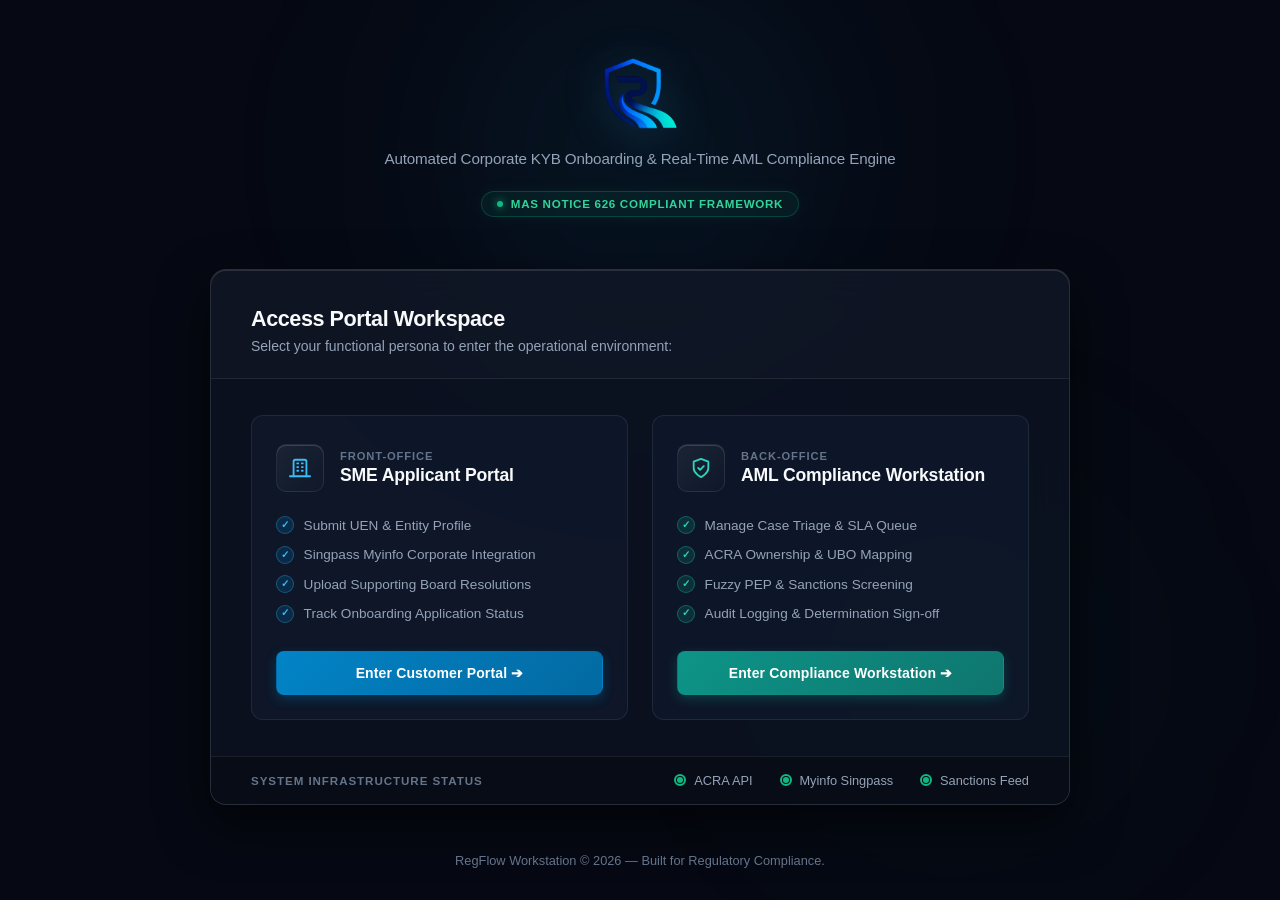
==== index.html @ cc6bbd09 "Initial commit" ====
<!DOCTYPE html>
<html lang="en">
<head>
  <meta charset="UTF-8">
  <meta name="viewport" content="width=device-width, initial-scale=1.0">
  <title>RegFlow — Institutional KYB & AML Access Portal</title>
  <style>
    /* ==========================================================================
       1. SYSTEM COLOR VARIABLES & DARK ENTERPRISE THEME
       ========================================================================== */
    :root {
      --bg-main: #060913;
      --bg-card: rgba(13, 20, 36, 0.7);
      --bg-card-inner: rgba(21, 32, 54, 0.45);
      --bg-card-hover: rgba(26, 40, 68, 0.65);
      
      --border-subtle: rgba(255, 255, 255, 0.08);
      --border-card: rgba(255, 255, 255, 0.12);
      --border-blue: rgba(56, 189, 248, 0.4);
      --border-teal: rgba(45, 212, 191, 0.4);
      
      --text-main: #f8fafc;
      --text-muted: #94a3b8;
      --text-subtle: #64748b;
      
      --accent-blue: #0284c7;
      --accent-blue-light: #38bdf8;
      --accent-blue-glow: rgba(2, 132, 199, 0.25);
      
      --accent-teal: #0d9488;
      --accent-teal-light: #2dd4bf;
      --accent-teal-glow: rgba(13, 148, 136, 0.25);
      
      --status-success: #10b981;
      --status-success-glow: rgba(16, 185, 129, 0.4);
      --font-family: -apple-system, BlinkMacSystemFont, "Inter", "Segoe UI", Roboto, Helvetica, Arial, sans-serif;
    }

    * {
      box-sizing: border-box;
      margin: 0;
      padding: 0;
    }

    body {
      background-color: var(--bg-main);
      color: var(--text-main);
      font-family: var(--font-family);
      min-height: 100vh;
      display: flex;
      flex-direction: column;
      justify-content: space-between;
      align-items: center;
      padding: 3.5rem 1.5rem 2rem 1.5rem;
      -webkit-font-smoothing: antialiased;
      position: relative;
      overflow-x: hidden;
    }

    /* Ambient Background Lighting Effects */
    body::before, body::after {
      content: "";
      position: absolute;
      border-radius: 50%;
      filter: blur(120px);
      pointer-events: none;
      z-index: 0;
    }

    body::before {
      width: 500px;
      height: 500px;
      top: -100px;
      left: 50%;
      transform: translateX(-50%);
      background: radial-gradient(circle, rgba(14, 165, 233, 0.15) 0%, rgba(0, 0, 0, 0) 70%);
    }

    body::after {
      width: 400px;
      height: 400px;
      bottom: 5%;
      right: 10%;
      background: radial-gradient(circle, rgba(13, 148, 136, 0.1) 0%, rgba(0, 0, 0, 0) 70%);
    }

    /* ==========================================================================
       2. ANIMATIONS
       ========================================================================== */
    @keyframes subtleFadeIn {
      from {
        opacity: 0;
        transform: translateY(14px);
      }
      to {
        opacity: 1;
        transform: translateY(0);
      }
    }

    @keyframes pulseRing {
      0% {
        transform: scale(0.95);
        opacity: 0.8;
      }
      50% {
        transform: scale(1.4);
        opacity: 0;
      }
      100% {
        transform: scale(0.95);
        opacity: 0;
      }
    }

    @keyframes shine {
      0% { left: -100%; }
      100% { left: 200%; }
    }

    .fade-in {
      animation: subtleFadeIn 0.45s cubic-bezier(0.16, 1, 0.3, 1) forwards;
    }

    /* ==========================================================================
       3. BRAND HEADER
       ========================================================================== */
    .brand-header {
      position: relative;
      z-index: 1;
      text-align: center;
      margin-bottom: 2.75rem;
      display: flex;
      flex-direction: column;
      align-items: center;
    }

    .brand-logo-img {
      height: 76px;
      width: auto;
      object-fit: contain;
      margin-bottom: 1rem;
      filter: drop-shadow(0 4px 20px rgba(56, 189, 248, 0.25));
      transition: transform 0.3s ease;
    }

    .brand-logo-img:hover {
      transform: scale(1.02);
    }

    .brand-subtitle {
      color: var(--text-muted);
      font-size: 0.95rem;
      max-width: 520px;
      line-height: 1.5;
      font-weight: 400;
      letter-spacing: -0.01em;
    }

    .compliance-badge {
      display: inline-flex;
      align-items: center;
      gap: 0.5rem;
      margin-top: 1.25rem;
      padding: 0.35rem 0.95rem;
      background: rgba(16, 185, 129, 0.08);
      border: 1px solid rgba(16, 185, 129, 0.25);
      border-radius: 20px;
      color: #34d399;
      font-size: 0.725rem;
      font-weight: 600;
      letter-spacing: 0.06em;
      text-transform: uppercase;
      box-shadow: 0 0 15px rgba(16, 185, 129, 0.08);
    }

    .compliance-badge .badge-dot {
      width: 6px;
      height: 6px;
      background-color: var(--status-success);
      border-radius: 50%;
      box-shadow: 0 0 8px var(--status-success);
    }

    /* ==========================================================================
       4. GATEWAY CONTAINER & ROLE CARDS
       ========================================================================== */
    .gateway-container {
      position: relative;
      z-index: 1;
      width: 100%;
      max-width: 860px;
      background: var(--bg-card);
      backdrop-filter: blur(20px);
      -webkit-backdrop-filter: blur(20px);
      border: 1px solid var(--border-card);
      border-radius: 16px;
      box-shadow: 
        0 20px 50px rgba(0, 0, 0, 0.6),
        inset 0 1px 0 rgba(255, 255, 255, 0.12);
      overflow: hidden;
    }

    .gateway-header {
      padding: 2.25rem 2.5rem 1.5rem 2.5rem;
      border-bottom: 1px solid var(--border-subtle);
      background: rgba(255, 255, 255, 0.015);
    }

    .gateway-title {
      font-size: 1.35rem;
      font-weight: 600;
      color: var(--text-main);
      margin-bottom: 0.35rem;
      letter-spacing: -0.02em;
    }

    .gateway-description {
      color: var(--text-muted);
      font-size: 0.875rem;
    }

    .roles-grid {
      display: grid;
      grid-template-columns: 1fr 1fr;
      gap: 1.5rem;
      padding: 2.25rem 2.5rem;
    }

    @media (max-width: 768px) {
      .roles-grid {
        grid-template-columns: 1fr;
        padding: 1.5rem;
      }
      .gateway-header {
        padding: 1.5rem;
      }
    }

    .role-card {
      background: var(--bg-card-inner);
      border: 1px solid var(--border-subtle);
      border-radius: 12px;
      padding: 1.75rem 1.5rem 1.5rem 1.5rem;
      cursor: pointer;
      display: flex;
      flex-direction: column;
      justify-content: space-between;
      transition: all 0.25s cubic-bezier(0.16, 1, 0.3, 1);
      outline: none;
      position: relative;
      overflow: hidden;
    }

    .role-card::before {
      content: "";
      position: absolute;
      top: 0;
      left: 0;
      right: 0;
      height: 2px;
      background: transparent;
      transition: background-color 0.25s ease;
    }

    .role-card.sme:hover::before { background: var(--accent-blue-light); }
    .role-card.analyst:hover::before { background: var(--accent-teal-light); }

    .role-card:hover {
      background-color: var(--bg-card-hover);
      transform: translateY(-3px);
    }

    .role-card.sme:hover {
      border-color: var(--border-blue);
      box-shadow: 0 12px 30px rgba(0, 0, 0, 0.4), 0 0 25px var(--accent-blue-glow);
    }

    .role-card.analyst:hover {
      border-color: var(--border-teal);
      box-shadow: 0 12px 30px rgba(0, 0, 0, 0.4), 0 0 25px var(--accent-teal-glow);
    }

    .role-card:focus-visible {
      border-color: var(--border-focus);
      box-shadow: 0 0 0 3px rgba(56, 189, 248, 0.3);
    }

    .role-header {
      display: flex;
      align-items: center;
      gap: 1rem;
      margin-bottom: 1.5rem;
    }

    .role-icon-box {
      width: 48px;
      height: 48px;
      border-radius: 10px;
      display: flex;
      align-items: center;
      justify-content: center;
      background: linear-gradient(135deg, rgba(255, 255, 255, 0.06) 0%, rgba(255, 255, 255, 0.01) 100%);
      border: 1px solid var(--border-subtle);
      flex-shrink: 0;
      box-shadow: inset 0 1px 0 rgba(255, 255, 255, 0.15);
      transition: border-color 0.25s ease;
    }

    .role-card.sme:hover .role-icon-box { border-color: rgba(56, 189, 248, 0.4); }
    .role-card.analyst:hover .role-icon-box { border-color: rgba(45, 212, 191, 0.4); }

    .role-icon-svg {
      width: 22px;
      height: 22px;
      fill: none;
      stroke-width: 2;
      stroke-linecap: round;
      stroke-linejoin: round;
    }

    .role-card.sme .role-icon-svg { stroke: var(--accent-blue-light); }
    .role-card.analyst .role-icon-svg { stroke: var(--accent-teal-light); }

    .role-title-group h3 {
      font-size: 1.1rem;
      font-weight: 600;
      color: var(--text-main);
      letter-spacing: -0.01em;
    }

    .role-title-group span {
      font-size: 0.7rem;
      color: var(--text-subtle);
      text-transform: uppercase;
      letter-spacing: 0.08em;
      font-weight: 700;
      display: block;
      margin-bottom: 0.15rem;
    }

    .role-features {
      list-style: none;
      margin-bottom: 1.75rem;
    }

    .role-features li {
      font-size: 0.85rem;
      color: var(--text-muted);
      margin-bottom: 0.65rem;
      display: flex;
      align-items: center;
      gap: 0.6rem;
      line-height: 1.4;
    }

    .feature-check {
      width: 18px;
      height: 18px;
      border-radius: 50%;
      display: inline-flex;
      align-items: center;
      justify-content: center;
      flex-shrink: 0;
      font-size: 0.65rem;
      font-weight: bold;
    }

    .role-card.sme .feature-check {
      background: rgba(2, 132, 199, 0.2);
      color: var(--accent-blue-light);
      border: 1px solid rgba(56, 189, 248, 0.3);
    }

    .role-card.analyst .feature-check {
      background: rgba(13, 148, 136, 0.2);
      color: var(--accent-teal-light);
      border: 1px solid rgba(45, 212, 191, 0.3);
    }

    .btn-action {
      position: relative;
      width: 100%;
      padding: 0.8rem 1rem;
      border: 1px solid transparent;
      border-radius: 8px;
      font-weight: 600;
      font-size: 0.875rem;
      cursor: pointer;
      transition: all 0.2s ease;
      display: flex;
      align-items: center;
      justify-content: center;
      gap: 0.5rem;
      letter-spacing: 0.01em;
      overflow: hidden;
    }

    .btn-action::after {
      content: "";
      position: absolute;
      top: 0;
      left: -100%;
      width: 50%;
      height: 100%;
      background: linear-gradient(90deg, transparent, rgba(255, 255, 255, 0.2), transparent);
      transform: skewX(-20deg);
    }

    .role-card:hover .btn-action::after {
      animation: shine 1.2s ease;
    }

    .role-card.sme .btn-action {
      background: linear-gradient(135deg, var(--accent-blue) 0%, #0369a1 100%);
      color: #ffffff;
      box-shadow: 0 4px 12px rgba(2, 132, 199, 0.3);
    }

    .role-card.sme .btn-action:hover {
      background: linear-gradient(135deg, #0284c7 0%, #075985 100%);
      box-shadow: 0 6px 18px rgba(2, 132, 199, 0.45);
    }

    .role-card.analyst .btn-action {
      background: linear-gradient(135deg, var(--accent-teal) 0%, #0f766e 100%);
      color: #ffffff;
      box-shadow: 0 4px 12px rgba(13, 148, 136, 0.3);
    }

    .role-card.analyst .btn-action:hover {
      background: linear-gradient(135deg, #0d9488 0%, #115e59 100%);
      box-shadow: 0 6px 18px rgba(13, 148, 136, 0.45);
    }

    /* ==========================================================================
       5. SYSTEM STATUS FOOTER BAR
       ========================================================================== */
    .system-status-panel {
      background: rgba(8, 12, 22, 0.85);
      border-top: 1px solid var(--border-subtle);
      padding: 1rem 2.5rem;
      display: flex;
      justify-content: space-between;
      align-items: center;
      flex-wrap: wrap;
      gap: 1rem;
    }

    .status-title {
      font-size: 0.725rem;
      text-transform: uppercase;
      letter-spacing: 0.08em;
      color: var(--text-subtle);
      font-weight: 700;
    }

    .status-items {
      display: flex;
      gap: 1.75rem;
      align-items: center;
    }

    .status-item {
      display: flex;
      align-items: center;
      gap: 0.55rem;
      font-size: 0.8rem;
      color: var(--text-muted);
      font-weight: 500;
    }

    .status-dot-container {
      position: relative;
      display: flex;
      align-items: center;
      justify-content: center;
      width: 10px;
      height: 10px;
    }

    .status-dot {
      width: 6px;
      height: 6px;
      border-radius: 50%;
      background-color: var(--status-success);
    }

    .status-ring {
      position: absolute;
      width: 12px;
      height: 12px;
      border-radius: 50%;
      border: 2px solid var(--status-success);
      animation: pulseRing 2s cubic-bezier(0.215, 0.61, 0.355, 1) infinite;
    }

    /* ==========================================================================
       6. PAGE FOOTER
       ========================================================================== */
    footer {
      position: relative;
      z-index: 1;
      margin-top: 2.5rem;
      text-align: center;
      font-size: 0.8rem;
      color: var(--text-subtle);
      font-weight: 400;
    }
  </style>
</head>
<body class="fade-in">

  <!-- BRAND HEADER -->
  <header class="brand-header">
    <img src="logo-only.png" alt="RegFlow - Automated KYB & AML Compliance Platform" class="brand-logo-img">
    <p class="brand-subtitle">Automated Corporate KYB Onboarding & Real-Time AML Compliance Engine</p>
    <div class="compliance-badge">
      <span class="badge-dot"></span> MAS Notice 626 Compliant Framework
    </div>
  </header>

  <!-- GATEWAY CONTAINER -->
  <main class="gateway-container">
    <div class="gateway-header">
      <h2 class="gateway-title">Access Portal Workspace</h2>
      <p class="gateway-description">Select your functional persona to enter the operational environment:</p>
    </div>

    <div class="roles-grid">
      
      <!-- ROLE 1: SME APPLICANT -->
      <div class="role-card sme" tabindex="0" onclick="selectRole('SME_USER', 'sme-onboarding.html')">
        <div>
          <div class="role-header">
            <div class="role-icon-box">
              <svg class="role-icon-svg" viewBox="0 0 24 24">
                <path d="M19 21V5a2 2 0 0 0-2-2H7a2 2 0 0 0-2 2v16"></path>
                <path d="M1 21h22"></path>
                <path d="M9 7h1"></path>
                <path d="M9 11h1"></path>
                <path d="M9 15h1"></path>
                <path d="M14 7h1"></path>
                <path d="M14 11h1"></path>
                <path d="M14 15h1"></path>
              </svg>
            </div>
            <div class="role-title-group">
              <span>Front-Office</span>
              <h3>SME Applicant Portal</h3>
            </div>
          </div>
          <ul class="role-features">
            <li><span class="feature-check">✓</span> Submit UEN & Entity Profile</li>
            <li><span class="feature-check">✓</span> Singpass Myinfo Corporate Integration</li>
            <li><span class="feature-check">✓</span> Upload Supporting Board Resolutions</li>
            <li><span class="feature-check">✓</span> Track Onboarding Application Status</li>
          </ul>
        </div>
        <button class="btn-action">
          Enter Customer Portal ➔
        </button>
      </div>

      <!-- ROLE 2: COMPLIANCE OFFICER -->
      <div class="role-card analyst" tabindex="0" onclick="selectRole('ANALYST_USER', 'analyst-queue.html')">
        <div>
          <div class="role-header">
            <div class="role-icon-box">
              <svg class="role-icon-svg" viewBox="0 0 24 24">
                <path d="M12 22s8-4 8-10V5l-8-3-8 3v7c0 6 8 10 8 10z"></path>
                <path d="m9 12 2 2 4-4"></path>
              </svg>
            </div>
            <div class="role-title-group">
              <span>Back-Office</span>
              <h3>AML Compliance Workstation</h3>
            </div>
          </div>
          <ul class="role-features">
            <li><span class="feature-check">✓</span> Manage Case Triage & SLA Queue</li>
            <li><span class="feature-check">✓</span> ACRA Ownership & UBO Mapping</li>
            <li><span class="feature-check">✓</span> Fuzzy PEP & Sanctions Screening</li>
            <li><span class="feature-check">✓</span> Audit Logging & Determination Sign-off</li>
          </ul>
        </div>
        <button class="btn-action">
          Enter Compliance Workstation ➔
        </button>
      </div>

    </div>

    <!-- LIVE REGTECH API STATUS PANEL -->
    <div class="system-status-panel">
      <span class="status-title">System Infrastructure Status</span>
      <div class="status-items">
        <div class="status-item">
          <div class="status-dot-container">
            <span class="status-ring"></span>
            <span class="status-dot"></span>
          </div>
          ACRA API
        </div>
        <div class="status-item">
          <div class="status-dot-container">
            <span class="status-ring"></span>
            <span class="status-dot"></span>
          </div>
          Myinfo Singpass
        </div>
        <div class="status-item">
          <div class="status-dot-container">
            <span class="status-ring"></span>
            <span class="status-dot"></span>
          </div>
          Sanctions Feed
        </div>
      </div>
    </div>
  </main>

  <!-- FOOTER -->
  <footer>
    RegFlow Workstation &copy; 2026 — Built for Regulatory Compliance.
  </footer>

  <!-- SESSION MANAGEMENT SCRIPT -->
  <script>
    function selectRole(role, targetPage) {
      sessionStorage.setItem('regflow_user_role', role);
      sessionStorage.setItem('regflow_login_time', new Date().toISOString());

      if (role === 'SME_USER') {
        sessionStorage.setItem('regflow_user_name', 'TechCorp Pte. Ltd. (Applicant)');
      } else {
        sessionStorage.setItem('regflow_user_name', 'J. Tan (Senior AML Officer)');
      }

      window.location.href = targetPage;
    }

    // Keyboard Access Support
    document.addEventListener('keydown', (e) => {
      if (e.key === 'Enter' && document.activeElement.classList.contains('role-card')) {
        document.activeElement.click();
      }
    });
  </script>
</body>
</html>
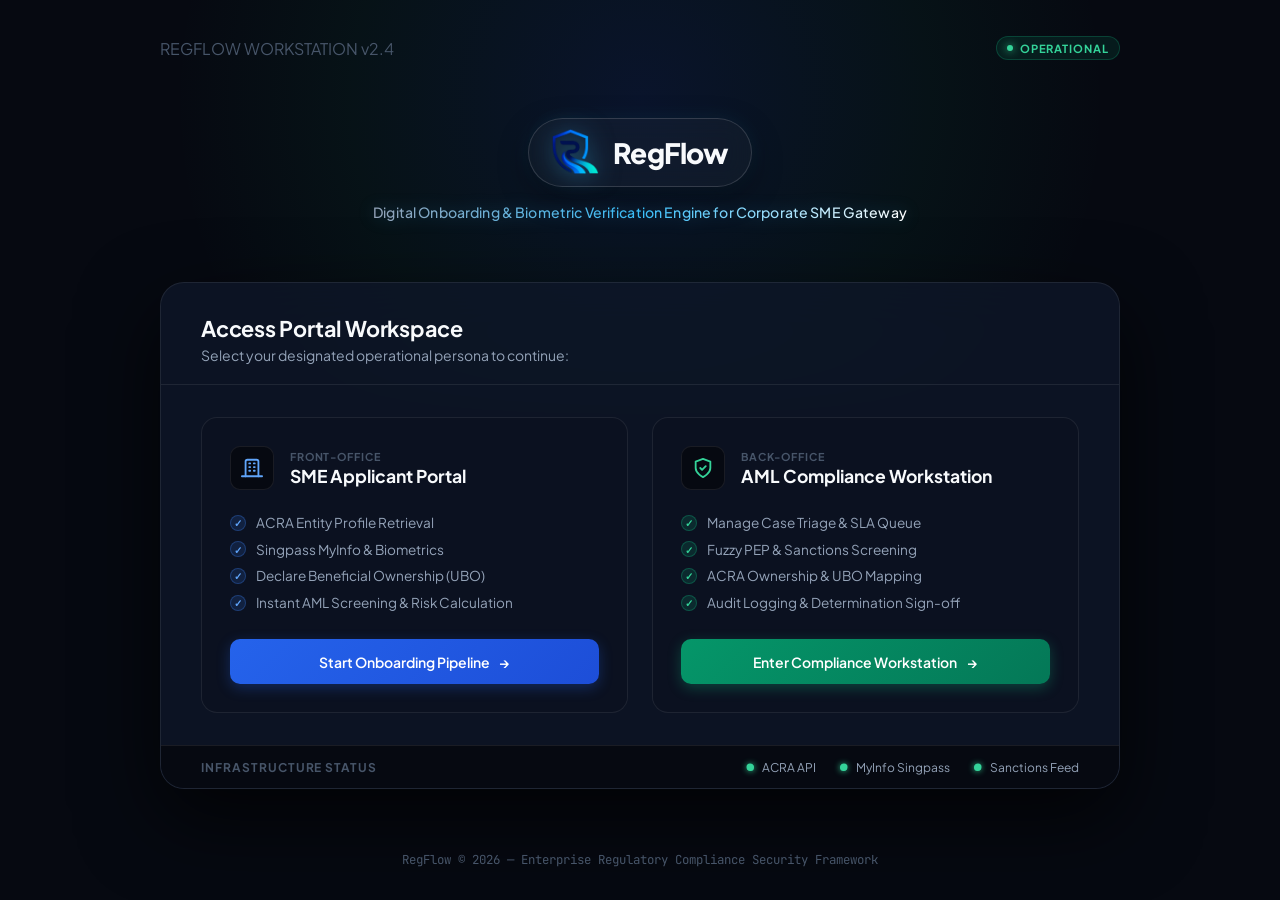
==== commit bb049e8d: "Update project" ====
--- a/index.html
+++ b/index.html
@@ -1,651 +1,753 @@
 <!DOCTYPE html>
 <html lang="en">
 <head>
-  <meta charset="UTF-8">
-  <meta name="viewport" content="width=device-width, initial-scale=1.0">
-  <title>RegFlow — Institutional KYB & AML Access Portal</title>
+  <meta charset="UTF-8" />
+  <meta name="viewport" content="width=device-width, initial-scale=1.0" />
+  <title>RegFlow</title>
+
+  <!-- FAVICON & TAB LOGO -->
+  <link rel="icon" type="image/png" href="logo-only.png" id="dynamic-favicon">
+
+  <link rel="preconnect" href="https://fonts.googleapis.com">
+  <link rel="preconnect" href="https://fonts.gstatic.com" crossorigin>
+  <link href="https://fonts.googleapis.com/css2?family=Plus+Jakarta+Sans:wght@300;400;500;600;700;800&family=JetBrains+Mono:wght@400;500;600&display=swap" rel="stylesheet">
+
   <style>
-    /* ==========================================================================
-       1. SYSTEM COLOR VARIABLES & DARK ENTERPRISE THEME
-       ========================================================================== */
     :root {
-      --bg-main: #060913;
-      --bg-card: rgba(13, 20, 36, 0.7);
-      --bg-card-inner: rgba(21, 32, 54, 0.45);
-      --bg-card-hover: rgba(26, 40, 68, 0.65);
+      --bg-slate-950: #060911;
+      --bg-slate-900: #0b1120;
+      --bg-slate-850: #111827;
+      --bg-card-glass: rgba(15, 23, 42, 0.75);
       
       --border-subtle: rgba(255, 255, 255, 0.08);
-      --border-card: rgba(255, 255, 255, 0.12);
-      --border-blue: rgba(56, 189, 248, 0.4);
-      --border-teal: rgba(45, 212, 191, 0.4);
-      
+      --border-bright: rgba(255, 255, 255, 0.15);
+
+      --blue-primary: #2563eb;
+      --blue-light: #60a5fa;
+      --blue-glow: rgba(59, 130, 246, 0.4);
+
+      --emerald-primary: #059669;
+      --emerald-light: #34d399;
+      --emerald-glow: rgba(16, 185, 129, 0.4);
+
       --text-main: #f8fafc;
       --text-muted: #94a3b8;
-      --text-subtle: #64748b;
-      
-      --accent-blue: #0284c7;
-      --accent-blue-light: #38bdf8;
-      --accent-blue-glow: rgba(2, 132, 199, 0.25);
-      
-      --accent-teal: #0d9488;
-      --accent-teal-light: #2dd4bf;
-      --accent-teal-glow: rgba(13, 148, 136, 0.25);
-      
-      --status-success: #10b981;
-      --status-success-glow: rgba(16, 185, 129, 0.4);
-      --font-family: -apple-system, BlinkMacSystemFont, "Inter", "Segoe UI", Roboto, Helvetica, Arial, sans-serif;
+      --text-subtle: #475569;
+
+      --radius-xl: 24px;
+      --radius-lg: 16px;
+      --radius-md: 10px;
+
+      --easing: cubic-bezier(0.16, 1, 0.3, 1);
     }
 
     * {
       box-sizing: border-box;
       margin: 0;
       padding: 0;
+      font-family: 'Plus Jakarta Sans', -apple-system, BlinkMacSystemFont, sans-serif;
+      -webkit-font-smoothing: antialiased;
     }
 
     body {
-      background-color: var(--bg-main);
+      background-color: var(--bg-slate-950);
       color: var(--text-main);
-      font-family: var(--font-family);
       min-height: 100vh;
       display: flex;
       flex-direction: column;
       justify-content: space-between;
       align-items: center;
-      padding: 3.5rem 1.5rem 2rem 1.5rem;
-      -webkit-font-smoothing: antialiased;
+      padding: 1.5rem 1.5rem 2rem 1.5rem;
       position: relative;
       overflow-x: hidden;
     }
 
-    /* Ambient Background Lighting Effects */
-    body::before, body::after {
+    /* Ambient Lighting Layer */
+    body::before {
       content: "";
       position: absolute;
-      border-radius: 50%;
-      filter: blur(120px);
+      top: -200px;
+      left: 50%;
+      transform: translateX(-50%);
+      width: 1000px;
+      height: 600px;
+      background: radial-gradient(circle, rgba(37, 99, 235, 0.12) 0%, rgba(16, 185, 129, 0.05) 50%, transparent 80%);
       pointer-events: none;
       z-index: 0;
     }
 
-    body::before {
-      width: 500px;
-      height: 500px;
-      top: -100px;
-      left: 50%;
-      transform: translateX(-50%);
-      background: radial-gradient(circle, rgba(14, 165, 233, 0.15) 0%, rgba(0, 0, 0, 0) 70%);
-    }
-
-    body::after {
-      width: 400px;
-      height: 400px;
-      bottom: 5%;
-      right: 10%;
-      background: radial-gradient(circle, rgba(13, 148, 136, 0.1) 0%, rgba(0, 0, 0, 0) 70%);
-    }
-
-    /* ==========================================================================
-       2. ANIMATIONS
-       ========================================================================== */
-    @keyframes subtleFadeIn {
-      from {
-        opacity: 0;
-        transform: translateY(14px);
-      }
-      to {
-        opacity: 1;
-        transform: translateY(0);
-      }
-    }
-
-    @keyframes pulseRing {
-      0% {
-        transform: scale(0.95);
-        opacity: 0.8;
-      }
-      50% {
-        transform: scale(1.4);
-        opacity: 0;
-      }
-      100% {
-        transform: scale(0.95);
-        opacity: 0;
-      }
-    }
-
-    @keyframes shine {
-      0% { left: -100%; }
-      100% { left: 200%; }
-    }
-
-    .fade-in {
-      animation: subtleFadeIn 0.45s cubic-bezier(0.16, 1, 0.3, 1) forwards;
-    }
-
-    /* ==========================================================================
-       3. BRAND HEADER
-       ========================================================================== */
+    .mono { font-family: 'JetBrains Mono', monospace; }
+
+    /* Top Navigation Header */
+    .top-nav {
+      width: 100%;
+      max-width: 960px;
+      display: flex;
+      justify-content: space-between;
+      align-items: center;
+      padding: 0.75rem 0;
+      z-index: 2;
+    }
+
+    .env-tag {
+      font-size: 0.7rem;
+      font-weight: 700;
+      letter-spacing: 0.08em;
+      color: var(--emerald-light);
+      background: rgba(16, 185, 129, 0.1);
+      border: 1px solid rgba(16, 185, 129, 0.25);
+      padding: 0.25rem 0.65rem;
+      border-radius: 20px;
+      display: flex;
+      align-items: center;
+      gap: 0.4rem;
+    }
+
+    .env-dot {
+      width: 6px;
+      height: 6px;
+      background: var(--emerald-light);
+      border-radius: 50%;
+      box-shadow: 0 0 8px var(--emerald-light);
+    }
+
+    /* Main Header Area */
     .brand-header {
-      position: relative;
-      z-index: 1;
+      z-index: 2;
       text-align: center;
-      margin-bottom: 2.75rem;
+      margin: 1rem 0 2rem 0;
       display: flex;
       flex-direction: column;
       align-items: center;
-    }
-
-    .brand-logo-img {
-      height: 76px;
+      width: 100%;
+    }
+
+    .logo-frame {
+      display: inline-flex;
+      align-items: center;
+      gap: 0.85rem;
+      padding: 0.6rem 1.4rem;
+      background: rgba(255, 255, 255, 0.03);
+      backdrop-filter: blur(12px);
+      border: 1px solid var(--border-bright);
+      border-radius: 100px;
+      box-shadow: 0 10px 30px rgba(0,0,0,0.4), 0 0 20px rgba(56, 189, 248, 0.1);
+      margin-bottom: 1rem;
+      transition: all 0.3s var(--easing);
+    }
+
+    .logo-frame:hover {
+      border-color: rgba(96, 165, 250, 0.4);
+      box-shadow: 0 12px 35px rgba(0,0,0,0.5), 0 0 25px rgba(56, 189, 248, 0.2);
+    }
+
+    .logo-img {
+      height: 48px;
       width: auto;
-      object-fit: contain;
-      margin-bottom: 1rem;
-      filter: drop-shadow(0 4px 20px rgba(56, 189, 248, 0.25));
-      transition: transform 0.3s ease;
-    }
-
-    .brand-logo-img:hover {
-      transform: scale(1.02);
-    }
-
+      filter: drop-shadow(0 0 12px rgba(56, 189, 248, 0.5));
+    }
+
+    .brand-title {
+      font-size: 1.75rem;
+      font-weight: 800;
+      letter-spacing: -0.02em;
+    }
+
+    /* Subtitle Gradient Animation */
     .brand-subtitle {
-      color: var(--text-muted);
-      font-size: 0.95rem;
-      max-width: 520px;
-      line-height: 1.5;
-      font-weight: 400;
-      letter-spacing: -0.01em;
-    }
-
-    .compliance-badge {
+      white-space: nowrap;
+      max-width: 100%;
+      font-size: clamp(0.725rem, 1.1vw, 0.925rem);
+      font-weight: 500;
+      letter-spacing: 0.01em;
+      background: linear-gradient(
+        90deg, 
+        #94a3b8 0%, 
+        #38bdf8 25%, 
+        #ffffff 50%, 
+        #34d399 75%, 
+        #94a3b8 100%
+      );
+      background-size: 200% auto;
+      color: transparent;
+      -webkit-background-clip: text;
+      background-clip: text;
+      animation: liveGradient 6s linear infinite;
+      filter: drop-shadow(0 0 8px rgba(56, 189, 248, 0.25));
+    }
+
+    @keyframes liveGradient {
+      0% { background-position: 0% center; }
+      100% { background-position: 200% center; }
+    }
+
+    .compliance-pill {
       display: inline-flex;
       align-items: center;
       gap: 0.5rem;
-      margin-top: 1.25rem;
-      padding: 0.35rem 0.95rem;
+      margin-top: 1rem;
+      padding: 0.3rem 0.85rem;
       background: rgba(16, 185, 129, 0.08);
-      border: 1px solid rgba(16, 185, 129, 0.25);
+      border: 1px solid rgba(16, 185, 129, 0.2);
       border-radius: 20px;
-      color: #34d399;
+      color: var(--emerald-light);
       font-size: 0.725rem;
       font-weight: 600;
-      letter-spacing: 0.06em;
-      text-transform: uppercase;
-      box-shadow: 0 0 15px rgba(16, 185, 129, 0.08);
-    }
-
-    .compliance-badge .badge-dot {
-      width: 6px;
-      height: 6px;
-      background-color: var(--status-success);
-      border-radius: 50%;
-      box-shadow: 0 0 8px var(--status-success);
-    }
-
-    /* ==========================================================================
-       4. GATEWAY CONTAINER & ROLE CARDS
-       ========================================================================== */
-    .gateway-container {
-      position: relative;
-      z-index: 1;
+      letter-spacing: 0.05em;
+    }
+
+    /* Main Access Portal Window */
+    .portal-card {
+      z-index: 2;
       width: 100%;
-      max-width: 860px;
-      background: var(--bg-card);
-      backdrop-filter: blur(20px);
-      -webkit-backdrop-filter: blur(20px);
-      border: 1px solid var(--border-card);
-      border-radius: 16px;
-      box-shadow: 
-        0 20px 50px rgba(0, 0, 0, 0.6),
-        inset 0 1px 0 rgba(255, 255, 255, 0.12);
+      max-width: 960px;
+      background: var(--bg-card-glass);
+      backdrop-filter: blur(24px);
+      border: 1px solid var(--border-subtle);
+      border-radius: var(--radius-xl);
+      box-shadow: 0 30px 80px rgba(0, 0, 0, 0.7);
       overflow: hidden;
     }
 
-    .gateway-header {
-      padding: 2.25rem 2.5rem 1.5rem 2.5rem;
+    .portal-header {
+      padding: 2rem 2.5rem 1.25rem 2.5rem;
       border-bottom: 1px solid var(--border-subtle);
-      background: rgba(255, 255, 255, 0.015);
-    }
-
-    .gateway-title {
+    }
+
+    .portal-title {
       font-size: 1.35rem;
-      font-weight: 600;
-      color: var(--text-main);
-      margin-bottom: 0.35rem;
-      letter-spacing: -0.02em;
-    }
-
-    .gateway-description {
+      font-weight: 700;
+      letter-spacing: -0.01em;
+    }
+
+    .portal-desc {
       color: var(--text-muted);
       font-size: 0.875rem;
-    }
-
-    .roles-grid {
+      margin-top: 0.25rem;
+    }
+
+    .options-grid {
       display: grid;
       grid-template-columns: 1fr 1fr;
       gap: 1.5rem;
-      padding: 2.25rem 2.5rem;
-    }
-
-    @media (max-width: 768px) {
-      .roles-grid {
-        grid-template-columns: 1fr;
-        padding: 1.5rem;
-      }
-      .gateway-header {
-        padding: 1.5rem;
-      }
-    }
-
-    .role-card {
-      background: var(--bg-card-inner);
+      padding: 2rem 2.5rem;
+    }
+
+    .role-tile {
+      background: var(--bg-slate-900);
       border: 1px solid var(--border-subtle);
-      border-radius: 12px;
-      padding: 1.75rem 1.5rem 1.5rem 1.5rem;
-      cursor: pointer;
+      border-radius: var(--radius-lg);
+      padding: 1.75rem;
       display: flex;
       flex-direction: column;
       justify-content: space-between;
-      transition: all 0.25s cubic-bezier(0.16, 1, 0.3, 1);
-      outline: none;
+      cursor: pointer;
+      transition: all 0.3s var(--easing);
       position: relative;
-      overflow: hidden;
-    }
-
-    .role-card::before {
-      content: "";
-      position: absolute;
-      top: 0;
-      left: 0;
-      right: 0;
-      height: 2px;
-      background: transparent;
-      transition: background-color 0.25s ease;
-    }
-
-    .role-card.sme:hover::before { background: var(--accent-blue-light); }
-    .role-card.analyst:hover::before { background: var(--accent-teal-light); }
-
-    .role-card:hover {
-      background-color: var(--bg-card-hover);
-      transform: translateY(-3px);
-    }
-
-    .role-card.sme:hover {
-      border-color: var(--border-blue);
-      box-shadow: 0 12px 30px rgba(0, 0, 0, 0.4), 0 0 25px var(--accent-blue-glow);
-    }
-
-    .role-card.analyst:hover {
-      border-color: var(--border-teal);
-      box-shadow: 0 12px 30px rgba(0, 0, 0, 0.4), 0 0 25px var(--accent-teal-glow);
-    }
-
-    .role-card:focus-visible {
-      border-color: var(--border-focus);
-      box-shadow: 0 0 0 3px rgba(56, 189, 248, 0.3);
-    }
-
-    .role-header {
+    }
+
+    .role-tile:hover {
+      transform: translateY(-4px);
+      background: var(--bg-slate-850);
+    }
+
+    .role-tile.sme:hover {
+      border-color: rgba(59, 130, 246, 0.4);
+      box-shadow: 0 12px 30px rgba(0, 0, 0, 0.5), 0 0 20px var(--blue-glow);
+    }
+
+    .role-tile.analyst:hover {
+      border-color: rgba(16, 185, 129, 0.4);
+      box-shadow: 0 12px 30px rgba(0, 0, 0, 0.5), 0 0 20px var(--emerald-glow);
+    }
+
+    .tile-header {
       display: flex;
       align-items: center;
       gap: 1rem;
       margin-bottom: 1.5rem;
     }
 
-    .role-icon-box {
-      width: 48px;
-      height: 48px;
-      border-radius: 10px;
+    .icon-box {
+      width: 44px;
+      height: 44px;
+      border-radius: var(--radius-md);
       display: flex;
       align-items: center;
       justify-content: center;
-      background: linear-gradient(135deg, rgba(255, 255, 255, 0.06) 0%, rgba(255, 255, 255, 0.01) 100%);
+      background: var(--bg-slate-950);
       border: 1px solid var(--border-subtle);
       flex-shrink: 0;
-      box-shadow: inset 0 1px 0 rgba(255, 255, 255, 0.15);
-      transition: border-color 0.25s ease;
-    }
-
-    .role-card.sme:hover .role-icon-box { border-color: rgba(56, 189, 248, 0.4); }
-    .role-card.analyst:hover .role-icon-box { border-color: rgba(45, 212, 191, 0.4); }
-
-    .role-icon-svg {
-      width: 22px;
-      height: 22px;
-      fill: none;
-      stroke-width: 2;
-      stroke-linecap: round;
-      stroke-linejoin: round;
-    }
-
-    .role-card.sme .role-icon-svg { stroke: var(--accent-blue-light); }
-    .role-card.analyst .role-icon-svg { stroke: var(--accent-teal-light); }
-
-    .role-title-group h3 {
-      font-size: 1.1rem;
-      font-weight: 600;
-      color: var(--text-main);
-      letter-spacing: -0.01em;
-    }
-
-    .role-title-group span {
-      font-size: 0.7rem;
-      color: var(--text-subtle);
+    }
+
+    .sme .icon-box { stroke: var(--blue-light); }
+    .analyst .icon-box { stroke: var(--emerald-light); }
+
+    .role-meta span {
+      font-size: 0.675rem;
       text-transform: uppercase;
       letter-spacing: 0.08em;
       font-weight: 700;
+      color: var(--text-subtle);
       display: block;
-      margin-bottom: 0.15rem;
-    }
-
-    .role-features {
+    }
+
+    .role-meta h3 {
+      font-size: 1.1rem;
+      font-weight: 700;
+      margin-top: 0.15rem;
+    }
+
+    .feature-list {
       list-style: none;
       margin-bottom: 1.75rem;
     }
 
-    .role-features li {
+    .feature-list li {
       font-size: 0.85rem;
       color: var(--text-muted);
-      margin-bottom: 0.65rem;
+      margin-bottom: 0.6rem;
       display: flex;
       align-items: center;
       gap: 0.6rem;
-      line-height: 1.4;
-    }
-
-    .feature-check {
-      width: 18px;
-      height: 18px;
+    }
+
+    .check-icon {
+      width: 16px;
+      height: 16px;
       border-radius: 50%;
       display: inline-flex;
       align-items: center;
       justify-content: center;
-      flex-shrink: 0;
       font-size: 0.65rem;
       font-weight: bold;
-    }
-
-    .role-card.sme .feature-check {
-      background: rgba(2, 132, 199, 0.2);
-      color: var(--accent-blue-light);
-      border: 1px solid rgba(56, 189, 248, 0.3);
-    }
-
-    .role-card.analyst .feature-check {
-      background: rgba(13, 148, 136, 0.2);
-      color: var(--accent-teal-light);
-      border: 1px solid rgba(45, 212, 191, 0.3);
-    }
-
-    .btn-action {
-      position: relative;
+      flex-shrink: 0;
+    }
+
+    .sme .check-icon {
+      background: rgba(59, 130, 246, 0.15);
+      color: var(--blue-light);
+      border: 1px solid rgba(59, 130, 246, 0.3);
+    }
+
+    .analyst .check-icon {
+      background: rgba(16, 185, 129, 0.15);
+      color: var(--emerald-light);
+      border: 1px solid rgba(16, 185, 129, 0.3);
+    }
+
+    /* --- BUTTONS: HOVER-ONLY ANIMATIONS --- */
+    .action-btn {
       width: 100%;
-      padding: 0.8rem 1rem;
-      border: 1px solid transparent;
-      border-radius: 8px;
+      padding: 0.85rem 1.2rem;
+      border: none;
+      border-radius: var(--radius-md);
       font-weight: 600;
       font-size: 0.875rem;
       cursor: pointer;
-      transition: all 0.2s ease;
       display: flex;
       align-items: center;
       justify-content: center;
-      gap: 0.5rem;
-      letter-spacing: 0.01em;
+      gap: 0.6rem;
+      position: relative;
       overflow: hidden;
-    }
-
-    .btn-action::after {
-      content: "";
+      transition: all 0.3s var(--easing);
+    }
+
+    .sme .action-btn {
+      background: linear-gradient(135deg, #2563eb, #1d4ed8);
+      color: #fff;
+      box-shadow: 0 4px 14px rgba(37, 99, 235, 0.3);
+    }
+
+    .analyst .action-btn {
+      background: linear-gradient(135deg, #059669, #047857);
+      color: #fff;
+      box-shadow: 0 4px 14px rgba(16, 185, 129, 0.3);
+    }
+
+    .action-btn .btn-arrow {
+      transition: transform 0.3s var(--easing);
+    }
+
+    .btn-text-mobile {
+      display: none;
+    }
+
+    /* Light shimmer effect element */
+    .action-btn::after {
+      content: '';
       position: absolute;
       top: 0;
       left: -100%;
-      width: 50%;
+      width: 60%;
       height: 100%;
-      background: linear-gradient(90deg, transparent, rgba(255, 255, 255, 0.2), transparent);
+      background: linear-gradient(
+        90deg,
+        transparent,
+        rgba(255, 255, 255, 0.3),
+        transparent
+      );
       transform: skewX(-20deg);
     }
 
-    .role-card:hover .btn-action::after {
-      animation: shine 1.2s ease;
-    }
-
-    .role-card.sme .btn-action {
-      background: linear-gradient(135deg, var(--accent-blue) 0%, #0369a1 100%);
-      color: #ffffff;
-      box-shadow: 0 4px 12px rgba(2, 132, 199, 0.3);
-    }
-
-    .role-card.sme .btn-action:hover {
-      background: linear-gradient(135deg, #0284c7 0%, #075985 100%);
-      box-shadow: 0 6px 18px rgba(2, 132, 199, 0.45);
-    }
-
-    .role-card.analyst .btn-action {
-      background: linear-gradient(135deg, var(--accent-teal) 0%, #0f766e 100%);
-      color: #ffffff;
-      box-shadow: 0 4px 12px rgba(13, 148, 136, 0.3);
-    }
-
-    .role-card.analyst .btn-action:hover {
-      background: linear-gradient(135deg, #0d9488 0%, #115e59 100%);
-      box-shadow: 0 6px 18px rgba(13, 148, 136, 0.45);
-    }
-
-    /* ==========================================================================
-       5. SYSTEM STATUS FOOTER BAR
-       ========================================================================== */
-    .system-status-panel {
-      background: rgba(8, 12, 22, 0.85);
+    /* HOVER TRIGGER ONLY */
+    .role-tile:hover .action-btn::after,
+    .action-btn:hover::after {
+      animation: btnShimmerHover 0.8s ease-out forwards;
+    }
+
+    @keyframes btnShimmerHover {
+      0% { left: -100%; }
+      100% { left: 160%; }
+    }
+
+    .role-tile:hover .action-btn,
+    .action-btn:hover {
+      filter: brightness(1.15);
+      transform: translateY(-2px);
+    }
+
+    .role-tile.sme:hover .action-btn {
+      box-shadow: 0 8px 24px rgba(37, 99, 235, 0.6);
+    }
+
+    .role-tile.analyst:hover .action-btn {
+      box-shadow: 0 8px 24px rgba(16, 185, 129, 0.6);
+    }
+
+    .role-tile:hover .action-btn .btn-arrow,
+    .action-btn:hover .btn-arrow {
+      transform: translateX(6px);
+    }
+
+    /* --- SYNCHRONIZED BOTTOM GREEN DOTS --- */
+    .system-bar {
+      background: var(--bg-slate-950);
       border-top: 1px solid var(--border-subtle);
-      padding: 1rem 2.5rem;
+      padding: 0.85rem 2.5rem;
       display: flex;
       justify-content: space-between;
       align-items: center;
-      flex-wrap: wrap;
-      gap: 1rem;
-    }
-
-    .status-title {
-      font-size: 0.725rem;
-      text-transform: uppercase;
-      letter-spacing: 0.08em;
+      font-size: 0.75rem;
+    }
+
+    .system-label {
       color: var(--text-subtle);
       font-weight: 700;
-    }
-
-    .status-items {
-      display: flex;
-      gap: 1.75rem;
-      align-items: center;
-    }
-
-    .status-item {
+      letter-spacing: 0.08em;
+      text-transform: uppercase;
+    }
+
+    .status-group {
+      display: flex;
+      gap: 1.5rem;
+    }
+
+    .status-node {
       display: flex;
       align-items: center;
       gap: 0.55rem;
-      font-size: 0.8rem;
       color: var(--text-muted);
-      font-weight: 500;
-    }
-
-    .status-dot-container {
+    }
+
+    .node-dot {
       position: relative;
-      display: flex;
-      align-items: center;
-      justify-content: center;
-      width: 10px;
-      height: 10px;
-    }
-
-    .status-dot {
-      width: 6px;
-      height: 6px;
+      width: 7px;
+      height: 7px;
+      background: var(--emerald-light);
       border-radius: 50%;
-      background-color: var(--status-success);
-    }
-
-    .status-ring {
+      box-shadow: 0 0 6px var(--emerald-light);
+    }
+
+    /* All 3 dots pulse together with identical timing */
+    .node-dot::before {
+      content: '';
       position: absolute;
-      width: 12px;
-      height: 12px;
+      top: 50%;
+      left: 50%;
+      width: 100%;
+      height: 100%;
+      background: var(--emerald-light);
       border-radius: 50%;
-      border: 2px solid var(--status-success);
-      animation: pulseRing 2s cubic-bezier(0.215, 0.61, 0.355, 1) infinite;
-    }
-
-    /* ==========================================================================
-       6. PAGE FOOTER
-       ========================================================================== */
+      transform: translate(-50%, -50%);
+      animation: radarPulseSync 2s cubic-bezier(0, 0.2, 0.8, 1) infinite;
+    }
+
+    @keyframes radarPulseSync {
+      0% {
+        width: 100%;
+        height: 100%;
+        opacity: 0.85;
+      }
+      100% {
+        width: 320%;
+        height: 320%;
+        opacity: 0;
+      }
+    }
+
     footer {
-      position: relative;
-      z-index: 1;
-      margin-top: 2.5rem;
-      text-align: center;
-      font-size: 0.8rem;
+      z-index: 2;
+      margin-top: 2rem;
+      font-size: 0.775rem;
       color: var(--text-subtle);
-      font-weight: 400;
+    }
+
+    /* --- MOBILE RESPONSIVE LAYOUT (KEEPS 2 BOXES SIDE-BY-SIDE) --- */
+    @media (max-width: 768px) {
+      body {
+        padding: 0.75rem 0.5rem 1.5rem 0.5rem;
+      }
+
+      .top-nav {
+        font-size: 0.65rem;
+        padding: 0.25rem 0.25rem;
+      }
+
+      .brand-header {
+        margin: 0.5rem 0 1.25rem 0;
+      }
+
+      .brand-title {
+        font-size: 1.3rem;
+      }
+
+      .logo-img {
+        height: 36px;
+      }
+
+      .logo-frame {
+        padding: 0.4rem 1rem;
+      }
+
+      .brand-subtitle {
+        white-space: normal;
+        font-size: 0.725rem;
+        text-align: center;
+        padding: 0 0.5rem;
+      }
+
+      .portal-header {
+        padding: 1rem 1rem 0.75rem 1rem;
+        text-align: center;
+      }
+
+      .portal-title {
+        font-size: 1.1rem;
+      }
+
+      .portal-desc {
+        font-size: 0.75rem;
+      }
+
+      /* Keep side-by-side layout with adjusted spacing */
+      .options-grid {
+        grid-template-columns: 1fr 1fr;
+        gap: 0.6rem;
+        padding: 0.75rem;
+      }
+
+      .role-tile {
+        padding: 0.85rem 0.65rem;
+        border-radius: 12px;
+      }
+
+      .tile-header {
+        flex-direction: column;
+        align-items: flex-start;
+        gap: 0.4rem;
+        margin-bottom: 0.75rem;
+      }
+
+      .icon-box {
+        width: 34px;
+        height: 34px;
+      }
+
+      .icon-box svg {
+        width: 18px;
+        height: 18px;
+      }
+
+      .role-meta h3 {
+        font-size: 0.85rem;
+        line-height: 1.15;
+      }
+
+      .role-meta span {
+        font-size: 0.55rem;
+      }
+
+      .feature-list {
+        margin-bottom: 0.85rem;
+      }
+
+      .feature-list li {
+        font-size: 0.675rem;
+        gap: 0.35rem;
+        margin-bottom: 0.4rem;
+      }
+
+      /* Hide low-priority extra feature bullets on mobile to keep height small */
+      .feature-list .secondary-feat {
+        display: none;
+      }
+
+      .check-icon {
+        width: 13px;
+        height: 13px;
+        font-size: 0.55rem;
+      }
+
+      /* Compact button styling on mobile */
+      .action-btn {
+        padding: 0.55rem 0.4rem;
+        font-size: 0.725rem;
+        gap: 0.25rem;
+      }
+
+      .btn-text-desktop {
+        display: none;
+      }
+
+      .btn-text-mobile {
+        display: inline;
+      }
+
+      /* Bottom Infrastructure Status Bar on Mobile */
+      .system-bar {
+        padding: 0.75rem 0.6rem;
+        flex-direction: column;
+        gap: 0.5rem;
+        align-items: center;
+      }
+
+      .system-label {
+        font-size: 0.6rem;
+      }
+
+      .status-group {
+        gap: 0.65rem;
+        justify-content: center;
+      }
+
+      .status-node {
+        font-size: 0.65rem;
+        gap: 0.3rem;
+      }
+
+      footer {
+        font-size: 0.65rem;
+        text-align: center;
+      }
     }
   </style>
 </head>
-<body class="fade-in">
+<body>
+
+  <!-- TOP BAR -->
+  <div class="top-nav mono">
+    <div style="color: var(--text-subtle);">REGFLOW WORKSTATION v2.4</div>
+    <div class="env-tag"><span class="env-dot"></span> OPERATIONAL</div>
+  </div>
 
   <!-- BRAND HEADER -->
   <header class="brand-header">
-    <img src="logo-only.png" alt="RegFlow - Automated KYB & AML Compliance Platform" class="brand-logo-img">
-    <p class="brand-subtitle">Automated Corporate KYB Onboarding & Real-Time AML Compliance Engine</p>
-    <div class="compliance-badge">
-      <span class="badge-dot"></span> MAS Notice 626 Compliant Framework
+    <div class="logo-frame">
+      <img src="logo-only.png" alt="RegFlow Logo" class="logo-img">
+      <div class="brand-title">RegFlow</div>
     </div>
+    
+    <p class="brand-subtitle">Digital Onboarding & Biometric Verification Engine for Corporate SME Gateway</p>
   </header>
 
-  <!-- GATEWAY CONTAINER -->
-  <main class="gateway-container">
-    <div class="gateway-header">
-      <h2 class="gateway-title">Access Portal Workspace</h2>
-      <p class="gateway-description">Select your functional persona to enter the operational environment:</p>
+  <!-- ACCESS PORTAL CONTAINER -->
+  <main class="portal-card">
+    <div class="portal-header">
+      <h2 class="portal-title">Access Portal Workspace</h2>
+      <p class="portal-desc">Select your designated operational persona to continue:</p>
     </div>
 
-    <div class="roles-grid">
-      
-      <!-- ROLE 1: SME APPLICANT -->
-      <div class="role-card sme" tabindex="0" onclick="selectRole('SME_USER', 'sme-onboarding.html')">
+    <div class="options-grid">
+
+      <!-- SME APPLICANT -->
+      <div class="role-tile sme" onclick="window.location.href='onboarding.html'">
         <div>
-          <div class="role-header">
-            <div class="role-icon-box">
-              <svg class="role-icon-svg" viewBox="0 0 24 24">
+          <div class="tile-header">
+            <div class="icon-box">
+              <svg width="22" height="22" viewBox="0 0 24 24" fill="none" stroke-width="2" stroke-linecap="round" stroke-linejoin="round">
                 <path d="M19 21V5a2 2 0 0 0-2-2H7a2 2 0 0 0-2 2v16"></path>
                 <path d="M1 21h22"></path>
-                <path d="M9 7h1"></path>
-                <path d="M9 11h1"></path>
-                <path d="M9 15h1"></path>
-                <path d="M14 7h1"></path>
-                <path d="M14 11h1"></path>
-                <path d="M14 15h1"></path>
+                <path d="M9 7h1"></path><path d="M9 11h1"></path><path d="M9 15h1"></path>
+                <path d="M14 7h1"></path><path d="M14 11h1"></path><path d="M14 15h1"></path>
               </svg>
             </div>
-            <div class="role-title-group">
+            <div class="role-meta">
               <span>Front-Office</span>
               <h3>SME Applicant Portal</h3>
             </div>
           </div>
-          <ul class="role-features">
-            <li><span class="feature-check">✓</span> Submit UEN & Entity Profile</li>
-            <li><span class="feature-check">✓</span> Singpass Myinfo Corporate Integration</li>
-            <li><span class="feature-check">✓</span> Upload Supporting Board Resolutions</li>
-            <li><span class="feature-check">✓</span> Track Onboarding Application Status</li>
+          <ul class="feature-list">
+            <li><span class="check-icon">✓</span> ACRA Entity Profile Retrieval</li>
+            <li><span class="check-icon">✓</span> Singpass MyInfo & Biometrics</li>
+            <li class="secondary-feat"><span class="check-icon">✓</span> Declare Beneficial Ownership (UBO)</li>
+            <li class="secondary-feat"><span class="check-icon">✓</span> Instant AML Screening & Risk Calculation</li>
           </ul>
         </div>
-        <button class="btn-action">
-          Enter Customer Portal ➔
+        <button class="action-btn">
+          <span class="btn-text-desktop">Start Onboarding Pipeline</span>
+          <span class="btn-text-mobile">Start Pipeline</span>
+          <span class="btn-arrow">→</span>
         </button>
       </div>
 
-      <!-- ROLE 2: COMPLIANCE OFFICER -->
-      <div class="role-card analyst" tabindex="0" onclick="selectRole('ANALYST_USER', 'analyst-queue.html')">
+      <!-- AML COMPLIANCE OFFICER -->
+      <div class="role-tile analyst" onclick="window.location.href='analyst-queue.html'">
         <div>
-          <div class="role-header">
-            <div class="role-icon-box">
-              <svg class="role-icon-svg" viewBox="0 0 24 24">
+          <div class="tile-header">
+            <div class="icon-box">
+              <svg width="22" height="22" viewBox="0 0 24 24" fill="none" stroke-width="2" stroke-linecap="round" stroke-linejoin="round">
                 <path d="M12 22s8-4 8-10V5l-8-3-8 3v7c0 6 8 10 8 10z"></path>
                 <path d="m9 12 2 2 4-4"></path>
               </svg>
             </div>
-            <div class="role-title-group">
+            <div class="role-meta">
               <span>Back-Office</span>
               <h3>AML Compliance Workstation</h3>
             </div>
           </div>
-          <ul class="role-features">
-            <li><span class="feature-check">✓</span> Manage Case Triage & SLA Queue</li>
-            <li><span class="feature-check">✓</span> ACRA Ownership & UBO Mapping</li>
-            <li><span class="feature-check">✓</span> Fuzzy PEP & Sanctions Screening</li>
-            <li><span class="feature-check">✓</span> Audit Logging & Determination Sign-off</li>
+          <ul class="feature-list">
+            <li><span class="check-icon">✓</span> Manage Case Triage & SLA Queue</li>
+            <li><span class="check-icon">✓</span> Fuzzy PEP & Sanctions Screening</li>
+            <li class="secondary-feat"><span class="check-icon">✓</span> ACRA Ownership & UBO Mapping</li>
+            <li class="secondary-feat"><span class="check-icon">✓</span> Audit Logging & Determination Sign-off</li>
           </ul>
         </div>
-        <button class="btn-action">
-          Enter Compliance Workstation ➔
+        <button class="action-btn">
+          <span class="btn-text-desktop">Enter Compliance Workstation</span>
+          <span class="btn-text-mobile">Enter Workstation</span>
+          <span class="btn-arrow">→</span>
         </button>
       </div>
 
     </div>
 
-    <!-- LIVE REGTECH API STATUS PANEL -->
-    <div class="system-status-panel">
-      <span class="status-title">System Infrastructure Status</span>
-      <div class="status-items">
-        <div class="status-item">
-          <div class="status-dot-container">
-            <span class="status-ring"></span>
-            <span class="status-dot"></span>
-          </div>
-          ACRA API
-        </div>
-        <div class="status-item">
-          <div class="status-dot-container">
-            <span class="status-ring"></span>
-            <span class="status-dot"></span>
-          </div>
-          Myinfo Singpass
-        </div>
-        <div class="status-item">
-          <div class="status-dot-container">
-            <span class="status-ring"></span>
-            <span class="status-dot"></span>
-          </div>
-          Sanctions Feed
-        </div>
+    <!-- FOOTER SYSTEM STATUS WITH SYNCHRONIZED BEACONS -->
+    <div class="system-bar mono">
+      <span class="system-label">Infrastructure Status</span>
+      <div class="status-group">
+        <div class="status-node"><span class="node-dot"></span> ACRA API</div>
+        <div class="status-node"><span class="node-dot"></span> MyInfo Singpass</div>
+        <div class="status-node"><span class="node-dot"></span> Sanctions Feed</div>
       </div>
     </div>
   </main>
 
   <!-- FOOTER -->
-  <footer>
-    RegFlow Workstation &copy; 2026 — Built for Regulatory Compliance.
+  <footer class="mono">
+    RegFlow &copy; 2026 — Enterprise Regulatory Compliance Security Framework
   </footer>
 
-  <!-- SESSION MANAGEMENT SCRIPT -->
-  <script>
-    function selectRole(role, targetPage) {
-      sessionStorage.setItem('regflow_user_role', role);
-      sessionStorage.setItem('regflow_login_time', new Date().toISOString());
-
-      if (role === 'SME_USER') {
-        sessionStorage.setItem('regflow_user_name', 'TechCorp Pte. Ltd. (Applicant)');
-      } else {
-        sessionStorage.setItem('regflow_user_name', 'J. Tan (Senior AML Officer)');
-      }
-
-      window.location.href = targetPage;
-    }
-
-    // Keyboard Access Support
-    document.addEventListener('keydown', (e) => {
-      if (e.key === 'Enter' && document.activeElement.classList.contains('role-card')) {
-        document.activeElement.click();
-      }
-    });
-  </script>
 </body>
 </html>
